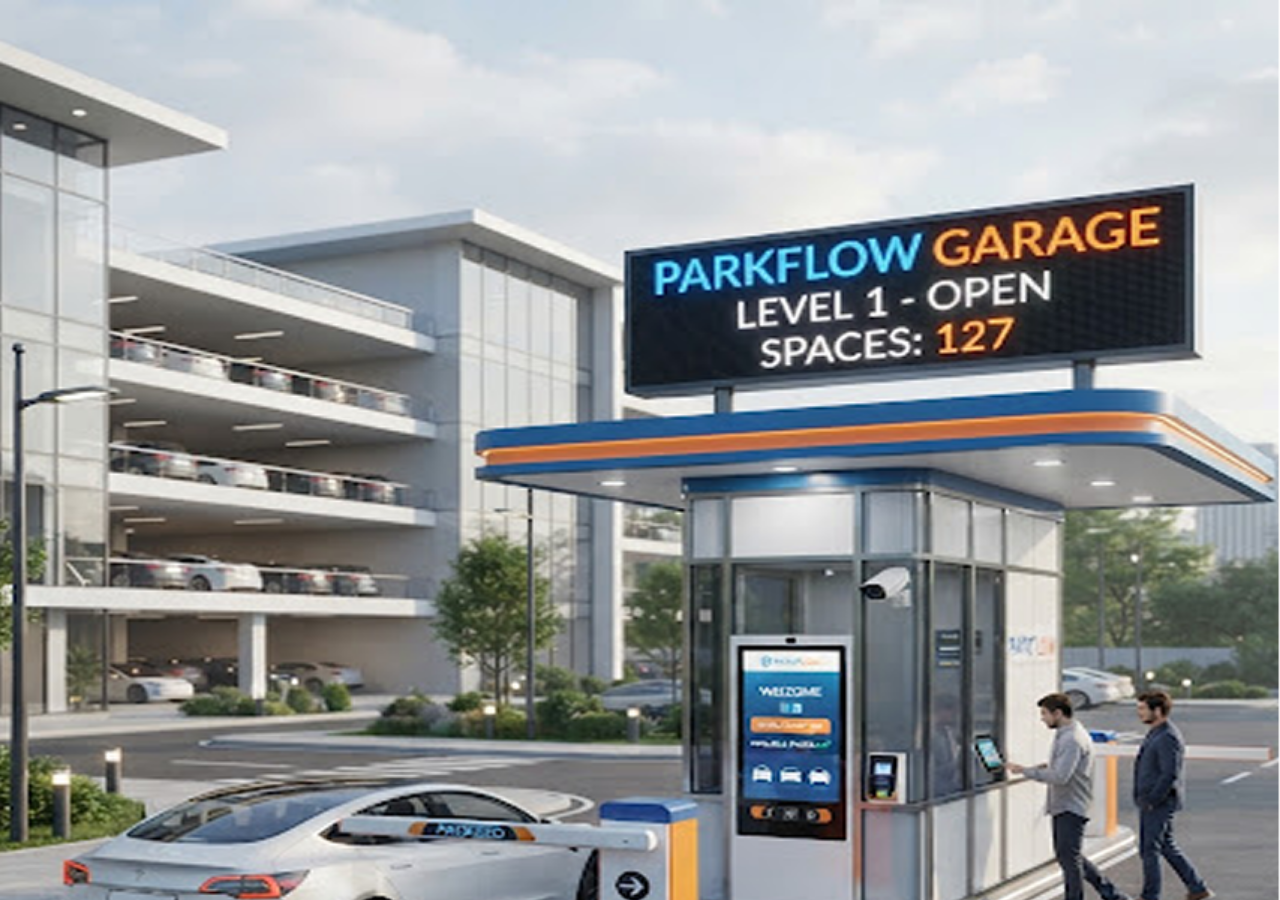
==== views/index.html @ 48abf987 "renomeia arquivo e cria css" ====
<!DOCTYPE html>
<html lang="en">
<head>
    <meta charset="UTF-8">
    <meta name="viewport" content="width=device-width, initial-scale=1.0">
    <title>loginSenacParking</title>
    <link rel="stylesheet" href="style.css">
</head>
<body>
    
</body>
</html>
---- views/style.css ----
body {
    background-image: url(../Assets\ -\ projeto\ estacionamento/Professional\ parking\ facility\ background.png);
    background-size: cover;
}
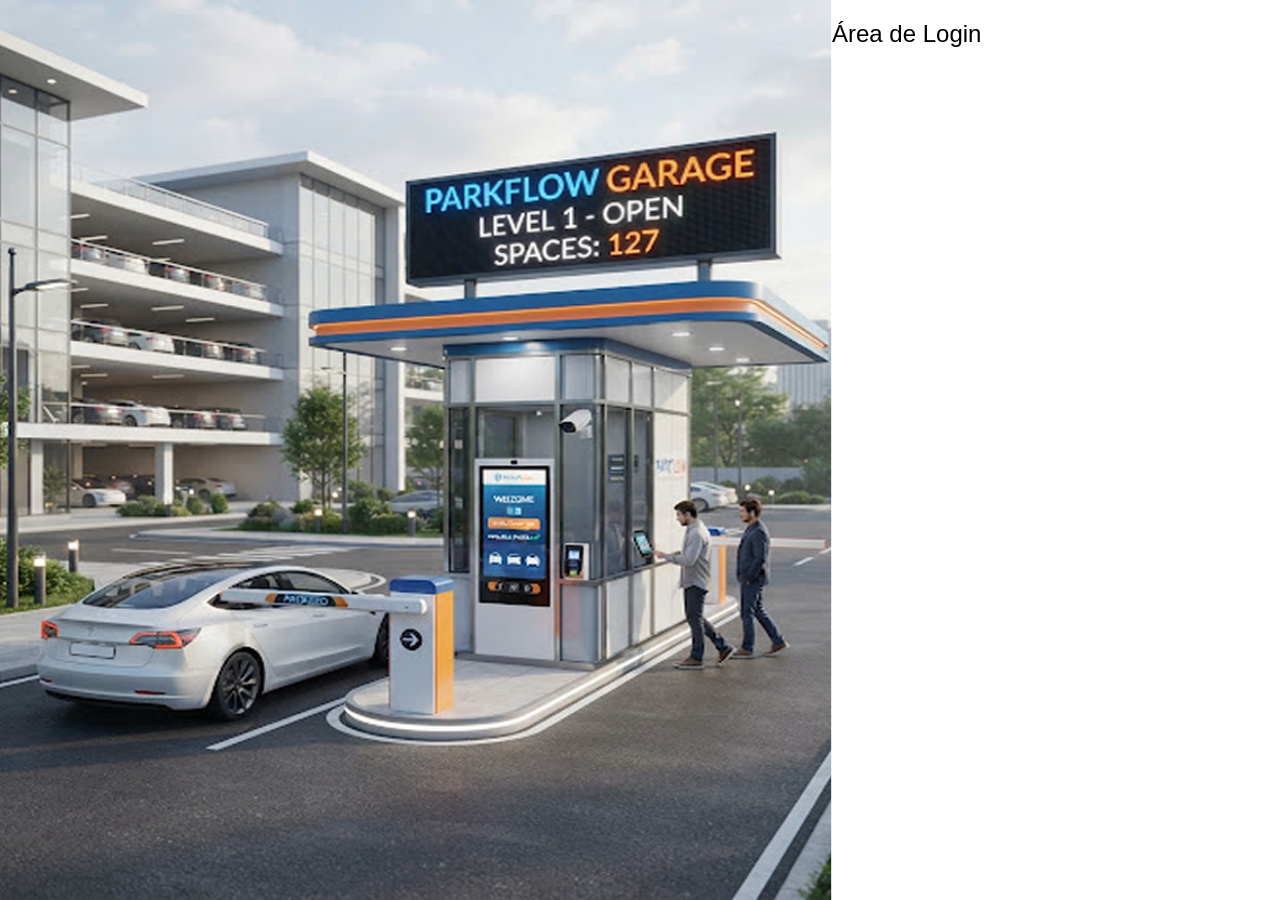
==== commit d1d75f47: "refazendo tela 1" ====
--- a/views/index.html
+++ b/views/index.html
@@ -1,12 +1,20 @@
 <!DOCTYPE html>
-<html lang="en">
+<html lang="pt-br">
 <head>
     <meta charset="UTF-8">
     <meta name="viewport" content="width=device-width, initial-scale=1.0">
-    <title>loginSenacParking</title>
+    <title>Login - Senac Parking</title>
     <link rel="stylesheet" href="style.css">
 </head>
 <body>
-    
+
+    <div class="container-principal">
+        <img class="img-fundo" src="../Assets - projeto estacionamento/ProfessionalParkingFacilityBackground.png" alt="estacionamento">
+        
+        <div class="painel-login">
+            <h2>Área de Login</h2>
+        </div>
+    </div>
+
 </body>
 </html>
--- a/views/style.css
+++ b/views/style.css
@@ -1,4 +1,20 @@
-body {
-    background-image: url(../Assets\ -\ projeto\ estacionamento/Professional\ parking\ facility\ background.png);
-    background-size: cover;
+*{
+    font-family: Arial, Helvetica, sans-serif;
+    font-weight: 500;
+}
+body{
+    /* padding: 0; */
+    margin: 0; 
+}
+
+.img-fundo {
+    margin: 0 0; 
+    display: block; 
+    height: 100vh;
+    width: 65%;
+    
+}
+
+.container-principal {
+    display:flex;
 }
